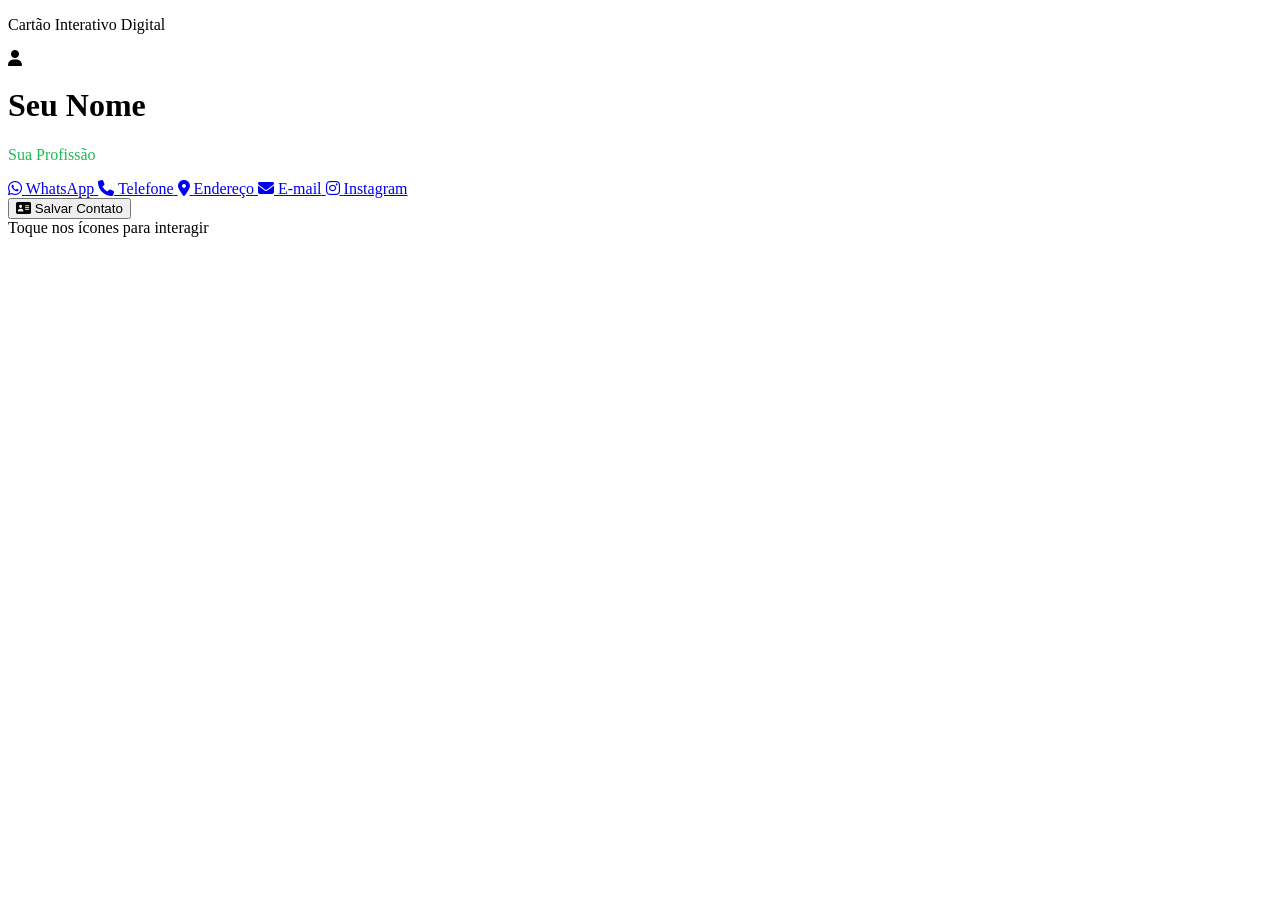
==== index.html @ 0df864a6 "Add files via upload" ====
<!DOCTYPE html>
<html lang="pt-BR">
<head>
  <meta charset="UTF-8">
  <meta name="viewport" content="width=device-width, initial-scale=1.0">
  <meta name="theme-color" content="#0d5c2e">
  <title>Cartão de Visita</title>
  <link rel="stylesheet" href="assets/card.css">
  <link rel="stylesheet" href="https://cdnjs.cloudflare.com/ajax/libs/font-awesome/6.5.1/css/all.min.css"
        crossorigin="anonymous" referrerpolicy="no-referrer">
</head>
<body>
<div class="card" id="card"></div>

<script>
const ICON_MAP = {
  whatsapp:  { icon: 'fa-brands fa-whatsapp',    label: 'WhatsApp',  build: v => `https://wa.me/${v.replace(/\D/g,'')}`,       self: false },
  phone:     { icon: 'fa-solid fa-phone',         label: 'Telefone',  build: v => `tel:${v}`,                                   self: true  },
  location:  { icon: 'fa-solid fa-location-dot',  label: 'Endereço',  build: v => `https://maps.google.com/?q=${encodeURIComponent(v)}`, self: false },
  email:     { icon: 'fa-solid fa-envelope',      label: 'E-mail',    build: v => `mailto:${v}`,                                self: true  },
  website:   { icon: 'fa-solid fa-globe',         label: 'Site',      build: v => v,                                            self: false },
  instagram: { icon: 'fa-brands fa-instagram',    label: 'Instagram', build: v => `https://instagram.com/${v.replace('@','')}`, self: false },
  linkedin:  { icon: 'fa-brands fa-linkedin-in',  label: 'LinkedIn',  build: v => v,                                            self: false },
  facebook:  { icon: 'fa-brands fa-facebook-f',   label: 'Facebook',  build: v => v,                                            self: false },
  youtube:   { icon: 'fa-brands fa-youtube',      label: 'YouTube',   build: v => v,                                            self: false },
  tiktok:    { icon: 'fa-brands fa-tiktok',       label: 'TikTok',    build: v => `https://tiktok.com/@${v.replace('@','')}`,   self: false },
};

const CTA_TYPES = new Set(['whatsapp', 'phone']);

async function init() {
  let cfg;
  try {
    const res = await fetch('config.json?v=' + Date.now());
    cfg = await res.json();
  } catch {
    document.getElementById('card').textContent = 'Erro ao carregar config.json';
    return;
  }

  const cardEl = document.getElementById('card');
  applyTheme(cardEl, cfg);

  if ((cfg.model || 'classic') === 'elegant') renderElegant(cardEl, cfg);
  else renderClassic(cardEl, cfg);

  setupVCard(cfg);
  setupShare(cfg);
}

function applyTheme(cardEl, cfg) {
  const pri = cfg.theme?.primaryColor || '#0d5c2e';
  const acc = cfg.theme?.accentColor  || '#1eb854';
  cardEl.style.setProperty('--primary', pri);
  cardEl.style.setProperty('--accent',  acc);
  document.querySelector('meta[name=theme-color]').content = pri;
  document.title = cfg.name || 'Cartão de Visita';

  const c = cfg.colors || {};
  if (c.nameColor)       cardEl.style.setProperty('--name-color',       c.nameColor);
  if (c.professionColor) cardEl.style.setProperty('--profession-color',  c.professionColor);
  if (c.crmColor)        cardEl.style.setProperty('--crm-color',         c.crmColor);
  if (c.labelColor)      cardEl.style.setProperty('--label-color',       c.labelColor);

  if (cfg.background?.type === 'image' && cfg.background?.imageUrl) {
    const opacity = cfg.background.overlayOpacity ?? 0.45;
    cardEl.classList.add('bg-full-image');
    cardEl.style.setProperty('--bg-image', `url("${cfg.background.imageUrl}")`);
    cardEl.style.setProperty('--bg-overlay-color',
      `linear-gradient(rgba(0,0,0,${opacity}),rgba(0,0,0,${opacity}))`);
  }
}

function photoHTML(cfg) {
  if (!cfg.photo) return '';
  return `<img id="profilePhoto" src="${cfg.photo}" alt="Foto de perfil"
    onerror="this.style.display='none';document.getElementById('photoPlaceholder').style.display='flex'">`;
}

// ── Modelo Clássico ──────────────────────────────────────
function renderClassic(cardEl, cfg) {
  const acc = cfg.theme?.accentColor || '#1eb854';
  const visibleLinks = (cfg.links || []).filter(l => l.visible && l.value);
  const iconsHtml = visibleLinks.map(link => {
    const meta = ICON_MAP[link.type];
    if (!meta) return '';
    const href = meta.build(link.value);
    return `<a href="${href}" class="icon-btn" ${meta.self ? '' : 'target="_blank" rel="noopener noreferrer"'}>
      <span class="icon-circle"><i class="${meta.icon}"></i></span>
      <span class="icon-label">${link.label}</span>
    </a>`;
  }).join('');

  cardEl.innerHTML = `
    <div class="card-header">
      <p class="card-logo">Cartão Interativo Digital</p>
      <div class="photo-wrap">
        <div class="photo-placeholder" id="photoPlaceholder"><i class="fa-solid fa-user"></i></div>
        ${photoHTML(cfg)}
      </div>
    </div>
    <div class="card-identity">
      <h1 class="card-name">${cfg.name || ''}</h1>
      <p class="card-profession" style="color:${acc}">${cfg.profession || ''}</p>
      ${cfg.crm ? `<p class="card-crm">${cfg.crm}</p>` : ''}
    </div>
    <div class="divider"></div>
    <div class="icons-grid" id="iconsGrid">${iconsHtml}</div>
    <div class="card-actions">
      <button class="btn-action primary" id="btnSaveContact">
        <i class="fa-solid fa-address-card"></i> Salvar Contato
      </button>
      <button class="btn-action secondary" id="btnShare" style="display:none">
        <i class="fa-solid fa-share-nodes"></i> Compartilhar
      </button>
    </div>
    <div class="card-footer">Toque nos ícones para interagir</div>
  `;
}

// ── Modelo Elegante ──────────────────────────────────────
function renderElegant(cardEl, cfg) {
  cardEl.classList.add('model-elegant');

  const pri = cfg.theme?.primaryColor || '#3d6b6b';
  const acc = cfg.theme?.accentColor  || '#6ba3a3';

  const visibleLinks = (cfg.links || []).filter(l => l.visible && l.value);

  const buttonsHtml = visibleLinks.map(link => {
    const meta = ICON_MAP[link.type];
    if (!meta) return '';
    const href = meta.build(link.value);
    const isCta = CTA_TYPES.has(link.type);
    return `<a href="${href}" class="btn-elegant${isCta ? ' cta' : ''}"
               ${meta.self ? '' : 'target="_blank" rel="noopener noreferrer"'}>
      <i class="${meta.icon}"></i> ${link.label}
    </a>`;
  }).join('');

  const photoContent = cfg.photo
    ? `<img src="${cfg.photo}" alt="Foto" onerror="this.style.display='none'">`
    : `<div class="eg-photo-placeholder"><i class="fa-solid fa-user"></i></div>`;

  cardEl.innerHTML = `
    <div class="eg-header">
      <div class="eg-logo"><i class="fa-solid fa-spa"></i></div>
      <div class="eg-identity">
        <h1 class="card-name">${cfg.name || ''}</h1>
        <p class="card-profession" style="color:${acc}">${cfg.profession || ''}</p>
        ${cfg.crm ? `<p class="card-crm">${cfg.crm}</p>` : ''}
      </div>
    </div>
    <div class="eg-photo-section">
      <div class="eg-watermark"><i class="fa-solid fa-spa"></i></div>
      <div class="eg-photo-ring">${photoContent}</div>
    </div>
    ${cfg.tagline ? `<p class="eg-tagline">${cfg.tagline}</p>` : ''}
    <div class="eg-buttons" id="egButtons">
      ${buttonsHtml}
      <button class="btn-elegant" id="btnSaveContact" style="border-color:var(--primary,#3d6b6b);color:var(--label-color,var(--primary,#3d6b6b))">
        <i class="fa-solid fa-address-card"></i> Salvar Contato
      </button>
      <button class="btn-elegant" id="btnShare" style="display:none">
        <i class="fa-solid fa-share-nodes"></i> Compartilhar
      </button>
    </div>
  `;
}

function setupVCard(cfg) {
  const btn = document.getElementById('btnSaveContact');
  if (!btn) return;
  btn.addEventListener('click', () => {
    const phone = (cfg.links || []).find(l => l.type === 'phone' || l.type === 'whatsapp');
    const email = (cfg.links || []).find(l => l.type === 'email');
    const site  = (cfg.links || []).find(l => l.type === 'website');
    const lines = [
      'BEGIN:VCARD', 'VERSION:3.0',
      `FN:${cfg.name || ''}`,
      `TITLE:${cfg.profession || ''}`,
      phone ? `TEL;TYPE=CELL:${phone.value}` : '',
      email ? `EMAIL:${email.value}` : '',
      site  ? `URL:${site.value}` : '',
      'END:VCARD'
    ].filter(Boolean).join('\r\n');
    const a = document.createElement('a');
    a.href = URL.createObjectURL(new Blob([lines], { type: 'text/vcard' }));
    a.download = `${(cfg.name || 'contato').replace(/\s+/g,'_')}.vcf`;
    a.click();
  });
}

function setupShare(cfg) {
  if (!navigator.share) return;
  const btn = document.getElementById('btnShare');
  if (!btn) return;
  btn.style.display = 'flex';
  btn.addEventListener('click', () => {
    navigator.share({ title: cfg.name, url: location.href }).catch(() => {});
  });
}

init();
</script>
</body>
</html>
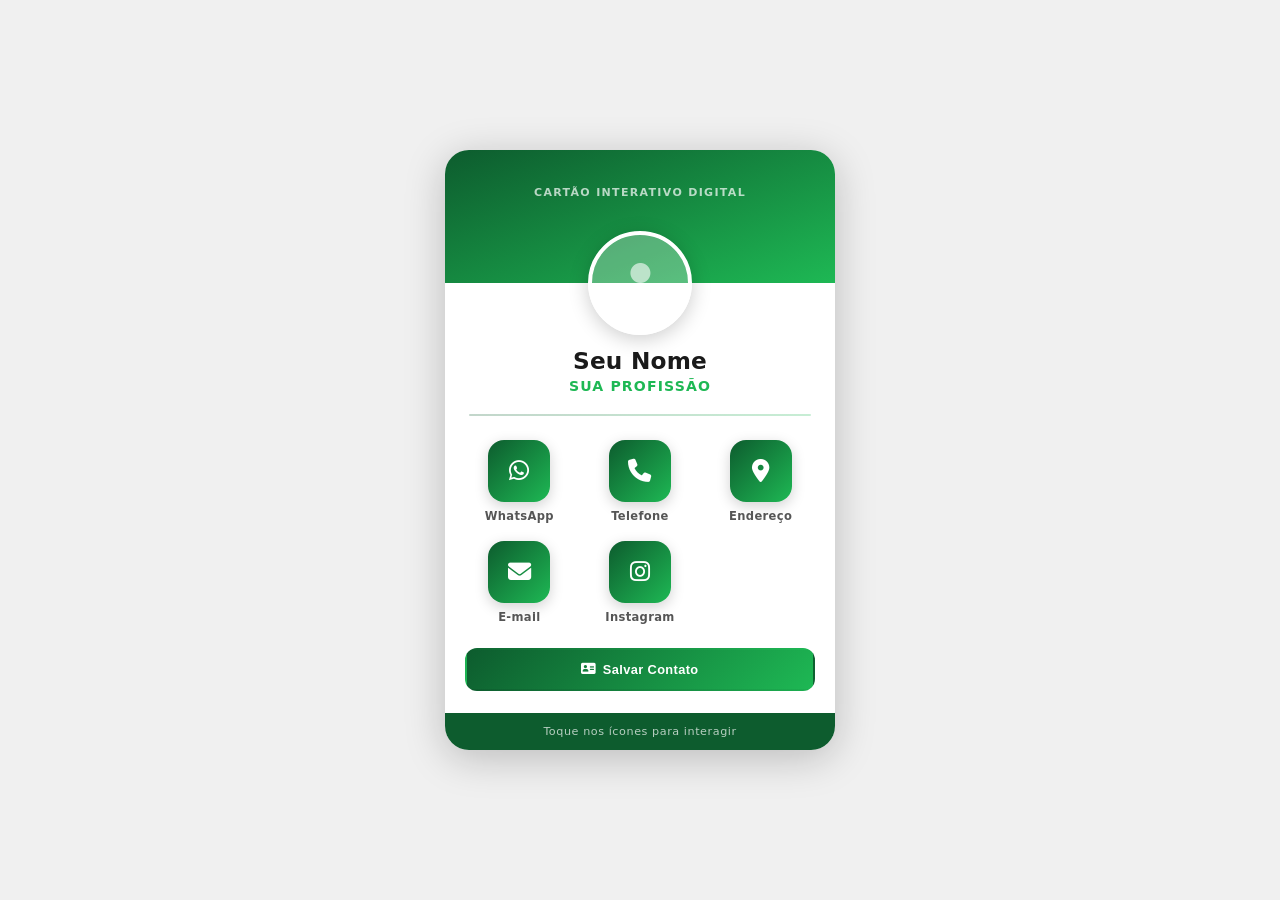
==== commit 58c404cc: "Add files via upload" ====
--- a/index.html
+++ b/index.html
@@ -5,7 +5,7 @@
   <meta name="viewport" content="width=device-width, initial-scale=1.0">
   <meta name="theme-color" content="#0d5c2e">
   <title>Cartão de Visita</title>
-  <link rel="stylesheet" href="assets/card.css">
+  <link rel="stylesheet" href="card.css">
   <link rel="stylesheet" href="https://cdnjs.cloudflare.com/ajax/libs/font-awesome/6.5.1/css/all.min.css"
         crossorigin="anonymous" referrerpolicy="no-referrer">
 </head>
--- a/card.css
+++ b/card.css
@@ -0,0 +1,428 @@
+*, *::before, *::after { box-sizing: border-box; margin: 0; padding: 0; }
+
+body {
+  min-height: 100dvh;
+  display: flex;
+  align-items: center;
+  justify-content: center;
+  background: #f0f0f0;
+  font-family: 'Segoe UI', system-ui, sans-serif;
+  padding: 16px;
+}
+
+.card {
+  width: 100%;
+  max-width: 390px;
+  border-radius: 24px;
+  overflow: hidden;
+  box-shadow: 0 8px 40px rgba(0,0,0,.22);
+  background: #fff;
+  animation: fadeUp .5s ease both;
+}
+
+@keyframes fadeUp {
+  from { opacity: 0; transform: translateY(24px); }
+  to   { opacity: 1; transform: translateY(0); }
+}
+
+/* ── Header ── */
+.card-header {
+  background: var(--primary, #0d5c2e);
+  background: linear-gradient(160deg, var(--primary, #0d5c2e) 0%, var(--accent, #1eb854) 100%);
+  padding: 36px 24px 80px;
+  text-align: center;
+  position: relative;
+}
+
+/* ── Full-card background image mode ──
+   Two-layer background: overlay on top, photo behind.
+   All inner sections become transparent so the image shows everywhere. */
+.card.bg-full-image {
+  background-image:
+    var(--bg-overlay-color, linear-gradient(rgba(0,0,0,.45), rgba(0,0,0,.45))),
+    var(--bg-image, none);
+  background-size: 100% 100%, cover;
+  background-position: center, center;
+  background-repeat: no-repeat, no-repeat;
+}
+
+.card.bg-full-image .card-header   { background: transparent; }
+.card.bg-full-image .card-identity { background: transparent; }
+.card.bg-full-image .icons-grid    { background: transparent; }
+.card.bg-full-image .card-actions  { background: transparent; }
+
+.card.bg-full-image .card-name {
+  color: #fff;
+  text-shadow: 0 1px 8px rgba(0,0,0,.5);
+}
+
+.card.bg-full-image .icon-label {
+  color: rgba(255,255,255,.92);
+  text-shadow: 0 1px 4px rgba(0,0,0,.5);
+}
+
+.card.bg-full-image .divider {
+  background: rgba(255,255,255,.3) !important;
+  opacity: 1;
+}
+
+.card.bg-full-image .btn-action.secondary {
+  background: rgba(255,255,255,.15);
+  color: #fff;
+  border-color: rgba(255,255,255,.45);
+  backdrop-filter: blur(6px);
+}
+
+.card.bg-full-image .card-footer {
+  background: rgba(0,0,0,.28);
+}
+
+.card-logo {
+  font-size: 11px;
+  font-weight: 700;
+  letter-spacing: .12em;
+  text-transform: uppercase;
+  color: rgba(255,255,255,.7);
+  margin-bottom: 4px;
+}
+
+/* ── Photo ── */
+.photo-wrap {
+  position: absolute;
+  left: 50%;
+  bottom: -52px;
+  transform: translateX(-50%);
+  width: 104px;
+  height: 104px;
+  border-radius: 50%;
+  border: 4px solid #fff;
+  overflow: hidden;
+  background: rgba(255,255,255,.15);
+  box-shadow: 0 4px 20px rgba(0,0,0,.2);
+}
+
+.photo-wrap img {
+  width: 100%;
+  height: 100%;
+  object-fit: cover;
+}
+
+.photo-placeholder {
+  width: 100%;
+  height: 100%;
+  display: flex;
+  align-items: center;
+  justify-content: center;
+  font-size: 40px;
+  color: rgba(255,255,255,.6);
+  background: rgba(255,255,255,.15);
+}
+
+/* ── Identity ── */
+.card-identity {
+  padding: 64px 24px 20px;
+  text-align: center;
+  background: #fff;
+}
+
+.card-name {
+  font-size: 1.45rem;
+  font-weight: 800;
+  color: var(--name-color, #1a1a1a);
+  letter-spacing: .01em;
+}
+
+.card-profession {
+  font-size: .88rem;
+  font-weight: 600;
+  letter-spacing: .08em;
+  text-transform: uppercase;
+  margin-top: 4px;
+}
+
+.card-crm {
+  font-size: .75rem;
+  font-weight: 500;
+  color: var(--crm-color, #999);
+  margin-top: 4px;
+  letter-spacing: .04em;
+}
+
+/* ── Divider ── */
+.divider {
+  height: 2px;
+  margin: 0 24px;
+  border-radius: 2px;
+  background: linear-gradient(90deg, var(--primary, #0d5c2e), var(--accent, #1eb854));
+  opacity: .25;
+}
+
+/* ── Icon grid ── */
+.icons-grid {
+  display: grid;
+  grid-template-columns: repeat(3, 1fr);
+  gap: 18px 12px;
+  padding: 24px 20px 20px;
+  background: #fff;
+}
+
+.icon-btn {
+  display: flex;
+  flex-direction: column;
+  align-items: center;
+  gap: 7px;
+  cursor: pointer;
+  text-decoration: none;
+  border: none;
+  background: none;
+  -webkit-tap-highlight-color: transparent;
+}
+
+.icon-btn:active .icon-circle { transform: scale(.93); }
+
+.icon-circle {
+  width: 62px;
+  height: 62px;
+  border-radius: 16px;
+  display: flex;
+  align-items: center;
+  justify-content: center;
+  font-size: 1.45rem;
+  color: #fff;
+  transition: transform .15s ease, box-shadow .15s ease;
+  box-shadow: 0 4px 14px rgba(0,0,0,.18);
+  background: linear-gradient(135deg, var(--primary, #0d5c2e), var(--accent, #1eb854));
+}
+
+.icon-btn:hover .icon-circle {
+  transform: translateY(-3px);
+  box-shadow: 0 8px 20px rgba(0,0,0,.22);
+}
+
+.icon-label {
+  font-size: .72rem;
+  font-weight: 600;
+  color: var(--label-color, #555);
+  text-align: center;
+  letter-spacing: .03em;
+}
+
+/* ── Action buttons ── */
+.card-actions {
+  display: flex;
+  gap: 10px;
+  padding: 4px 20px 22px;
+  background: #fff;
+}
+
+.btn-action {
+  flex: 1;
+  padding: 12px 8px;
+  border-radius: 12px;
+  border: 2px solid var(--primary, #0d5c2e);
+  font-size: .8rem;
+  font-weight: 700;
+  cursor: pointer;
+  transition: background .2s, color .2s;
+  display: flex;
+  align-items: center;
+  justify-content: center;
+  gap: 7px;
+  letter-spacing: .03em;
+  -webkit-tap-highlight-color: transparent;
+}
+
+.btn-action.primary {
+  background: linear-gradient(135deg, var(--primary, #0d5c2e), var(--accent, #1eb854));
+  color: #fff;
+  border-color: transparent;
+}
+
+.btn-action.secondary {
+  background: #fff;
+  color: var(--primary, #0d5c2e);
+}
+
+.btn-action:hover { filter: brightness(1.08); }
+.btn-action:active { filter: brightness(.95); }
+
+/* ── Footer ── */
+.card-footer {
+  background: var(--primary, #0d5c2e);
+  padding: 12px;
+  text-align: center;
+  font-size: .7rem;
+  color: rgba(255,255,255,.7);
+  letter-spacing: .05em;
+}
+
+/* ════════════════════════════════════════
+   MODELO ELEGANTE
+   ════════════════════════════════════════ */
+.card.model-elegant {
+  background: var(--eg-bg, linear-gradient(160deg, #f5e6d8 0%, #e8d0bf 60%, #dfc4af 100%));
+  font-family: 'Segoe UI', system-ui, sans-serif;
+}
+
+/* When full-image bg is combined with elegant model */
+.card.model-elegant.bg-full-image { background-image: var(--bg-overlay-color), var(--bg-image); }
+
+/* ── Header: logo + identity ── */
+.eg-header {
+  display: flex;
+  align-items: center;
+  gap: 14px;
+  padding: 28px 24px 12px;
+}
+
+.eg-logo {
+  flex-shrink: 0;
+  width: 52px;
+  height: 52px;
+  display: flex;
+  align-items: center;
+  justify-content: center;
+  color: var(--primary, #3d6b6b);
+  font-size: 2rem;
+  opacity: .85;
+}
+
+.eg-logo img {
+  width: 100%;
+  height: 100%;
+  object-fit: contain;
+  border-radius: 8px;
+}
+
+.eg-identity { flex: 1; }
+
+.eg-identity .card-name {
+  font-size: 1.35rem;
+  font-weight: 700;
+  color: var(--name-color, #2a1f1a);
+  line-height: 1.2;
+}
+
+.eg-identity .card-profession {
+  font-size: .75rem;
+  font-weight: 600;
+  letter-spacing: .12em;
+  text-transform: uppercase;
+  color: var(--profession-color, var(--primary, #3d6b6b));
+  margin-top: 3px;
+}
+
+.eg-identity .card-crm {
+  font-size: .7rem;
+  color: var(--crm-color, #a08878);
+  margin-top: 2px;
+}
+
+/* ── Photo section ── */
+.eg-photo-section {
+  position: relative;
+  display: flex;
+  justify-content: center;
+  padding: 8px 0 16px;
+}
+
+.eg-watermark {
+  position: absolute;
+  top: 50%;
+  left: 50%;
+  transform: translate(-50%, -50%);
+  font-size: 160px;
+  color: var(--primary, #3d6b6b);
+  opacity: .06;
+  pointer-events: none;
+  line-height: 1;
+}
+
+.eg-photo-ring {
+  width: 148px;
+  height: 148px;
+  border-radius: 50%;
+  border: 3px solid var(--accent, #6ba3a3);
+  padding: 5px;
+  position: relative;
+  z-index: 1;
+  background: rgba(255,255,255,.4);
+}
+
+.eg-photo-ring img {
+  width: 100%;
+  height: 100%;
+  border-radius: 50%;
+  object-fit: cover;
+  display: block;
+}
+
+.eg-photo-placeholder {
+  width: 100%;
+  height: 100%;
+  border-radius: 50%;
+  display: flex;
+  align-items: center;
+  justify-content: center;
+  font-size: 52px;
+  color: var(--primary, #3d6b6b);
+  opacity: .4;
+  background: rgba(255,255,255,.3);
+}
+
+/* ── Tagline ── */
+.eg-tagline {
+  padding: 4px 28px 20px;
+  text-align: center;
+  font-size: .95rem;
+  line-height: 1.55;
+  color: var(--name-color, #2a1f1a);
+  font-style: italic;
+}
+
+/* ── Pill buttons ── */
+.eg-buttons {
+  padding: 0 20px 28px;
+  display: flex;
+  flex-direction: column;
+  gap: 10px;
+}
+
+.btn-elegant {
+  display: flex;
+  align-items: center;
+  gap: 12px;
+  padding: 14px 22px;
+  border-radius: 50px;
+  text-decoration: none;
+  font-size: .78rem;
+  font-weight: 700;
+  letter-spacing: .1em;
+  text-transform: uppercase;
+  transition: filter .15s, transform .1s;
+  cursor: pointer;
+  border: 2px solid var(--primary, #3d6b6b);
+  color: var(--label-color, var(--primary, #3d6b6b));
+  background: rgba(255,255,255,.45);
+  backdrop-filter: blur(4px);
+  -webkit-tap-highlight-color: transparent;
+}
+
+.btn-elegant.cta {
+  background: var(--primary, #3d6b6b);
+  color: #fff;
+  border-color: transparent;
+  box-shadow: 0 4px 18px rgba(0,0,0,.18);
+}
+
+.btn-elegant i { font-size: 1rem; flex-shrink: 0; }
+.btn-elegant:hover { filter: brightness(1.07); }
+.btn-elegant:active { transform: scale(.97); }
+
+/* ── Elegant + bg-full-image overrides ── */
+.card.model-elegant.bg-full-image .eg-identity .card-name { color: var(--name-color, #fff); text-shadow: 0 1px 6px rgba(0,0,0,.4); }
+.card.model-elegant.bg-full-image .eg-identity .card-profession { color: var(--profession-color, var(--accent, #6ba3a3)); }
+.card.model-elegant.bg-full-image .eg-identity .card-crm { color: var(--crm-color, rgba(255,255,255,.7)); }
+.card.model-elegant.bg-full-image .eg-tagline { color: var(--name-color, rgba(255,255,255,.9)); text-shadow: 0 1px 4px rgba(0,0,0,.3); }
+.card.model-elegant.bg-full-image .btn-elegant { background: rgba(255,255,255,.15); border-color: rgba(255,255,255,.5); color: #fff; }
+.card.model-elegant.bg-full-image .btn-elegant.cta { background: var(--primary, #3d6b6b); border-color: transparent; }
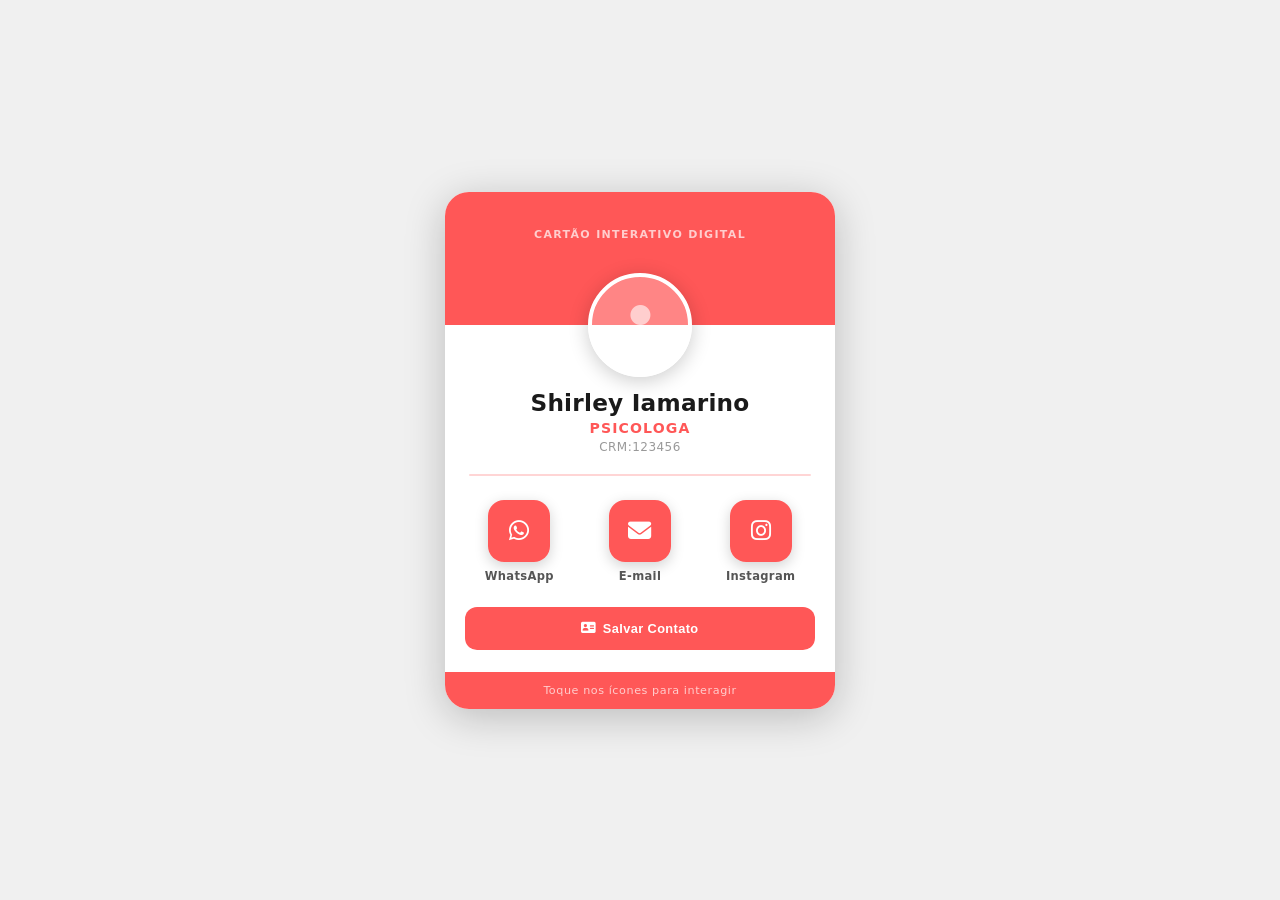
==== commit a12fa9ed: "Add Open Graph meta tags for WhatsApp preview" ====
--- a/index.html
+++ b/index.html
@@ -3,8 +3,22 @@
 <head>
   <meta charset="UTF-8">
   <meta name="viewport" content="width=device-width, initial-scale=1.0">
-  <meta name="theme-color" content="#0d5c2e">
-  <title>Cartão de Visita</title>
+  <meta name="theme-color" content="#ff5757">
+
+  <!-- Open Graph — gera o preview no WhatsApp, Instagram, etc. -->
+  <meta property="og:type"        content="website">
+  <meta property="og:url"         content="https://iamarino.github.io/cartaovisita/">
+  <meta property="og:title"       content="Shirley Iamarino · Psicóloga">
+  <meta property="og:description" content="Olá! Toque para ver meu cartão de visita interativo — WhatsApp, e-mail, redes sociais e mais em um só lugar.">
+  <meta property="og:image"       content="https://iamarino.github.io/cartaovisita/foto.jpg">
+  <meta property="og:image:width" content="400">
+  <meta property="og:image:height"content="400">
+  <meta property="og:locale"      content="pt_BR">
+
+  <!-- WhatsApp usa isso como fallback de descrição -->
+  <meta name="description" content="Cartão de visita digital de Shirley Iamarino - Psicóloga">
+
+  <title>Shirley Iamarino · Psicóloga</title>
   <link rel="stylesheet" href="card.css">
   <link rel="stylesheet" href="https://cdnjs.cloudflare.com/ajax/libs/font-awesome/6.5.1/css/all.min.css"
         crossorigin="anonymous" referrerpolicy="no-referrer">
